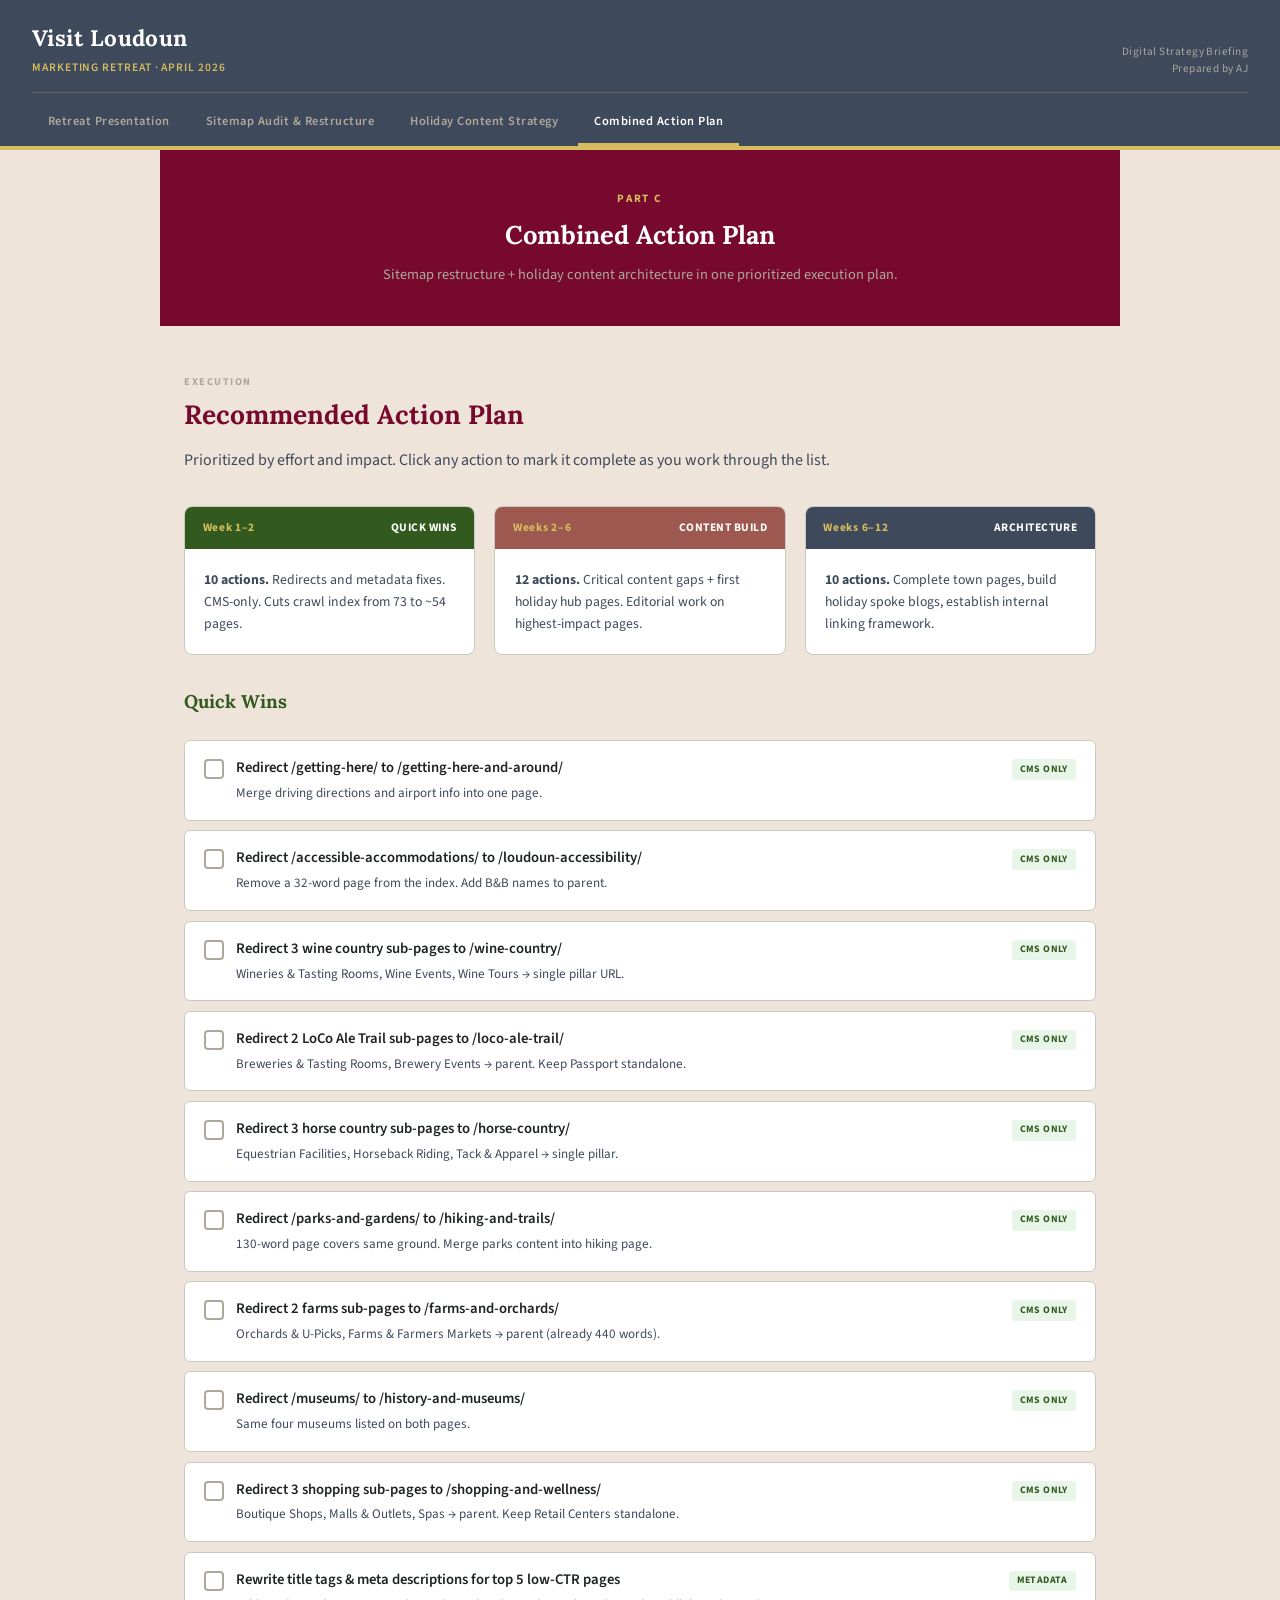
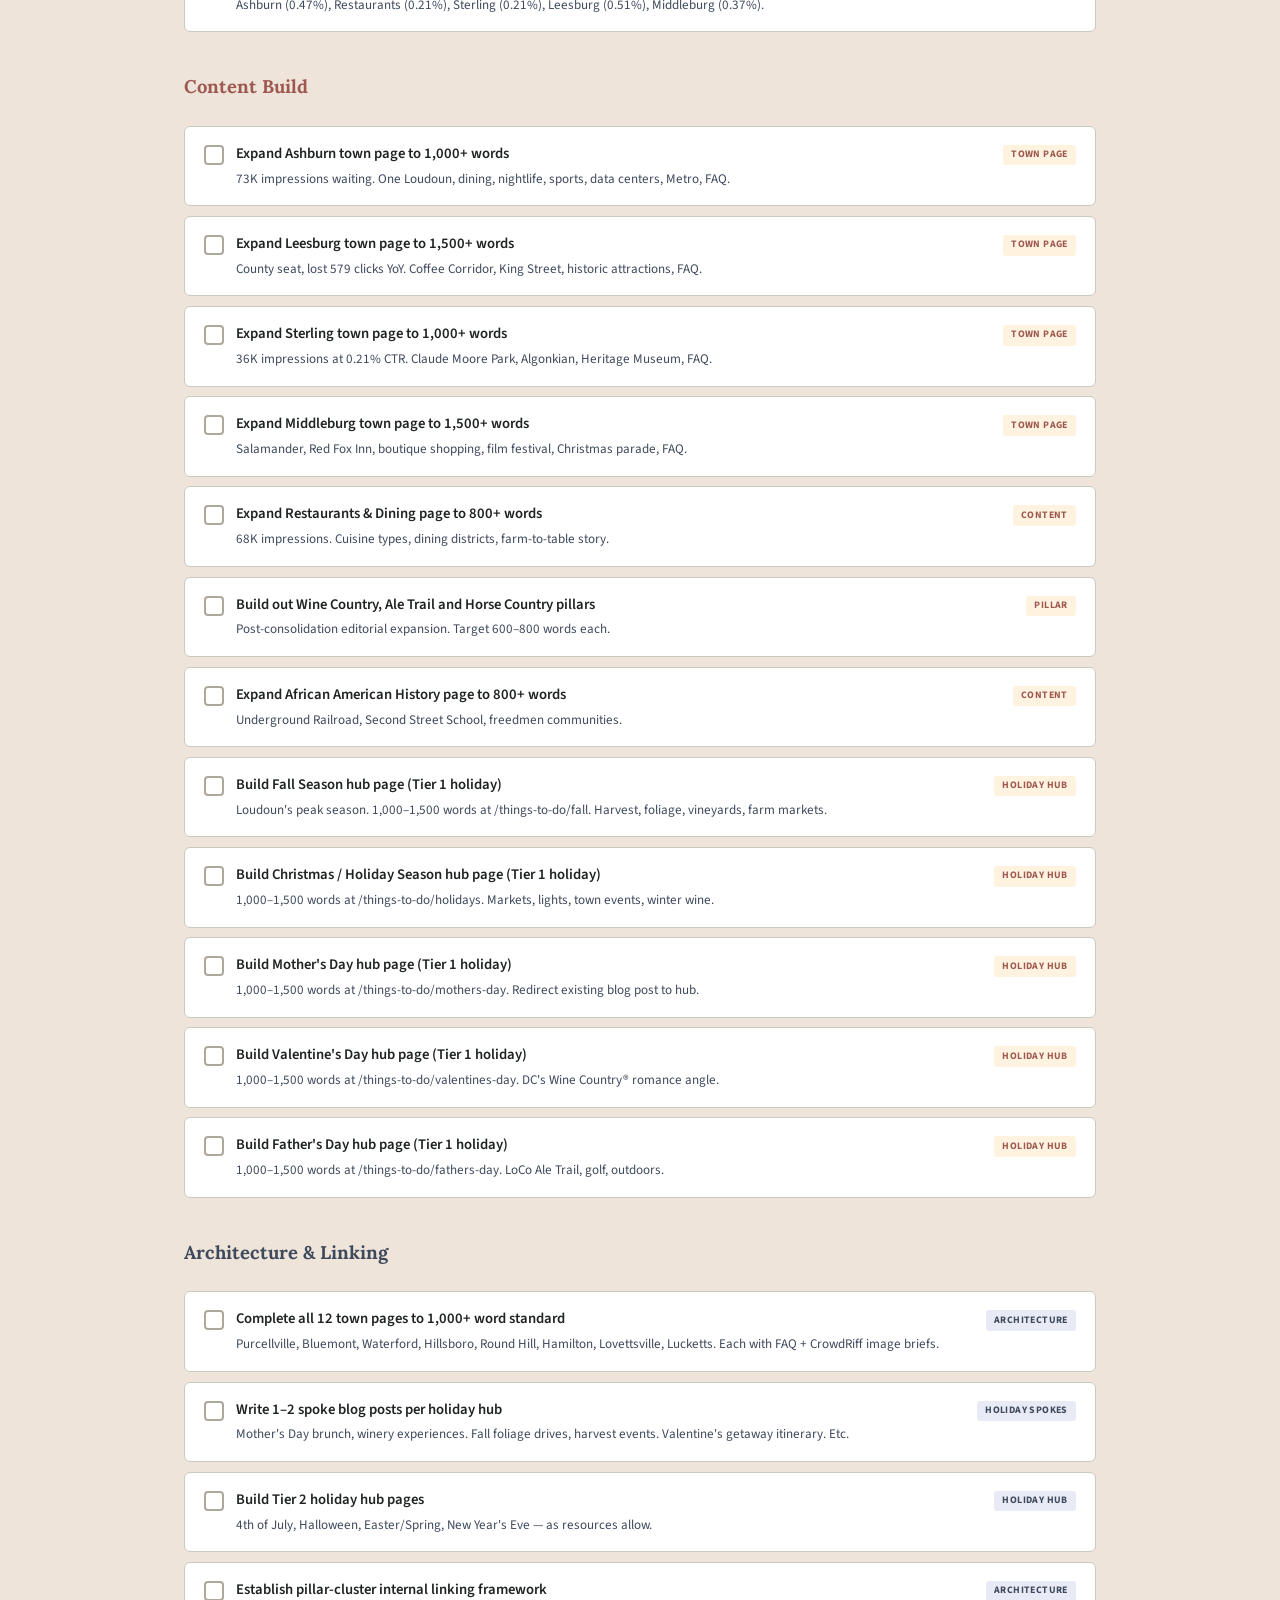
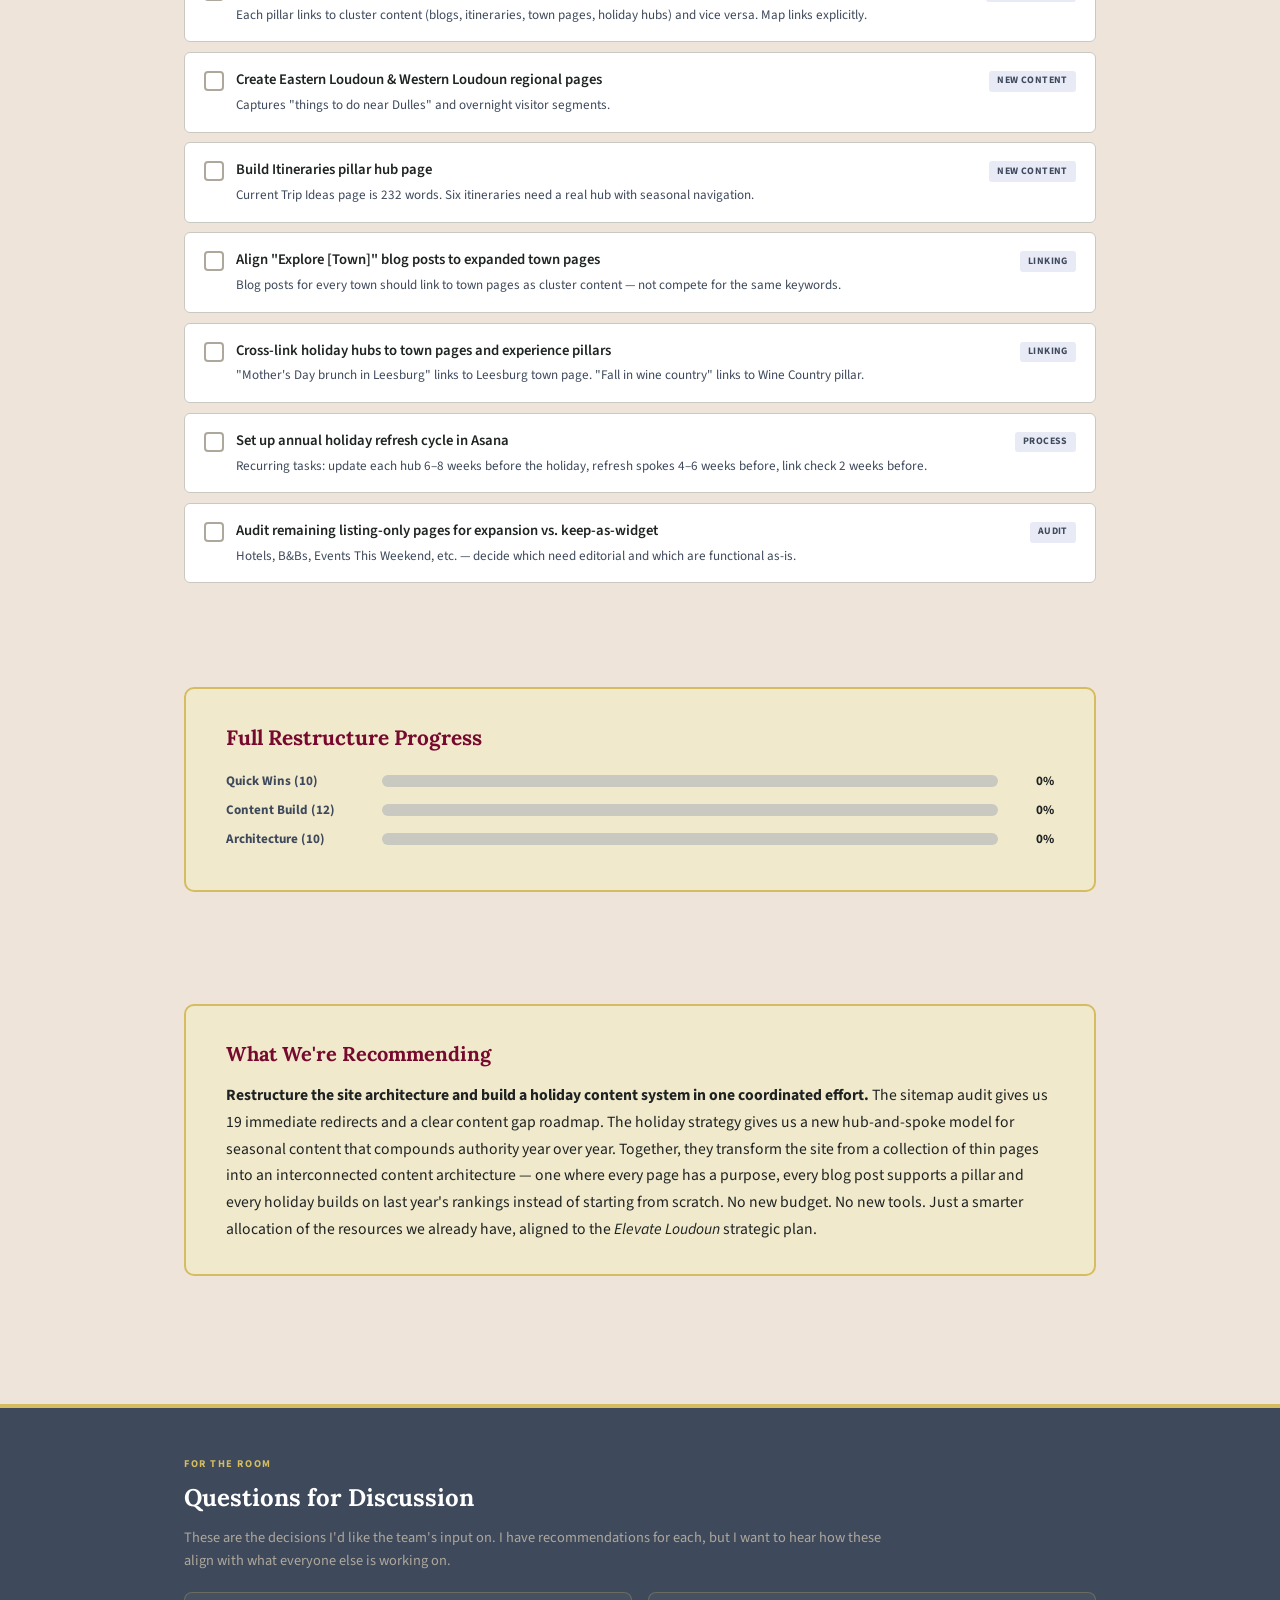
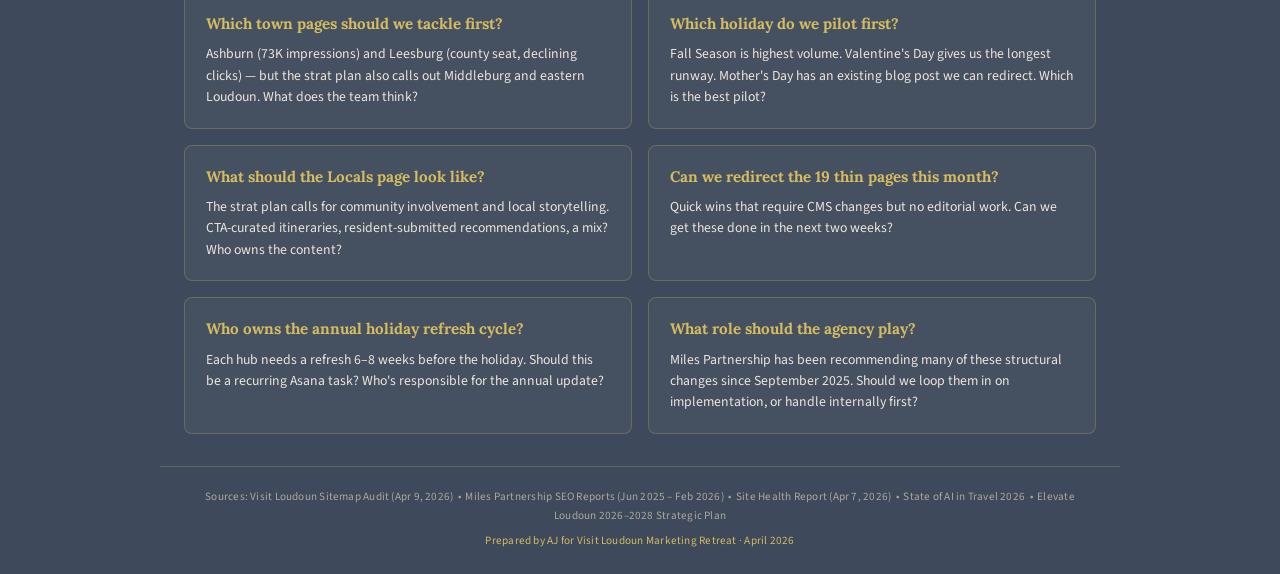
==== action-plan.html @ 0ae8d05f "Add files via upload" ====
<!DOCTYPE html>
<html lang="en">
<head>
<meta charset="UTF-8">
<meta name="viewport" content="width=device-width, initial-scale=1.0">
<title>Combined Action Plan — Visit Loudoun Marketing Retreat 2026</title>
<meta name="description" content="Prioritized execution plan combining Visit Loudoun's sitemap restructure and holiday content architecture — quick wins, content build and architecture phases.">
<link href="https://fonts.googleapis.com/css2?family=Lora:ital,wght@0,400;0,600;0,700;1,400;1,700&family=Source+Sans+3:ital,wght@0,300;0,400;0,600;0,700;1,400&display=swap" rel="stylesheet">
<link rel="stylesheet" href="styles.css">
</head>
<body>

<div class="scroll-progress" id="scrollProgress"></div>

<header class="site-header">
  <div class="header-top">
    <div>
      <h1>Visit Loudoun</h1>
      <div class="subtitle">Marketing Retreat · April 2026</div>
    </div>
    <div class="header-meta">Digital Strategy Briefing<br>Prepared by AJ</div>
  </div>
  <nav class="site-nav" aria-label="Primary">
    <a href="index.html">Retreat Presentation</a>
    <a href="sitemap-audit.html">Sitemap Audit &amp; Restructure</a>
    <a href="holiday-strategy.html">Holiday Content Strategy</a>
    <a href="action-plan.html" class="active">Combined Action Plan</a>
  </nav>
</header>

<main class="container">

  <div class="part-divider">
    <div class="part-label">Part C</div>
    <h2>Combined Action Plan</h2>
    <p>Sitemap restructure + holiday content architecture in one prioritized execution plan.</p>
  </div>

  <section id="actions">
    <div class="section-label">Execution</div>
    <h2 class="section-title">Recommended Action Plan</h2>
    <p class="section-body">Prioritized by effort and impact. Click any action to mark it complete as you work through the list.</p>

    <div class="phase-grid">
      <div class="phase-card">
        <div class="phase-header green"><span class="phase-timeline">Week 1&ndash;2</span><span class="phase-title">Quick Wins</span></div>
        <div class="phase-body"><strong>10 actions.</strong> Redirects and metadata fixes. CMS-only. Cuts crawl index from 73 to ~54 pages.</div>
      </div>
      <div class="phase-card">
        <div class="phase-header amber"><span class="phase-timeline">Weeks 2&ndash;6</span><span class="phase-title">Content Build</span></div>
        <div class="phase-body"><strong>12 actions.</strong> Critical content gaps + first holiday hub pages. Editorial work on highest-impact pages.</div>
      </div>
      <div class="phase-card">
        <div class="phase-header blue"><span class="phase-timeline">Weeks 6&ndash;12</span><span class="phase-title">Architecture</span></div>
        <div class="phase-body"><strong>10 actions.</strong> Complete town pages, build holiday spoke blogs, establish internal linking framework.</div>
      </div>
    </div>

    <h3 style="font-family: var(--font-serif); font-size: 1.15rem; color: var(--ripe-vine); margin: 2rem 0 1rem; font-weight: 700;">Quick Wins</h3>
    <ul class="action-list" id="quick-wins">
      <li>
        <div class="action-check"></div>
        <div class="action-content"><div class="action-text">Redirect /getting-here/ to /getting-here-and-around/</div><div class="action-detail">Merge driving directions and airport info into one page.</div></div>
        <span class="action-badge badge-quick">CMS Only</span>
      </li>
      <li>
        <div class="action-check"></div>
        <div class="action-content"><div class="action-text">Redirect /accessible-accommodations/ to /loudoun-accessibility/</div><div class="action-detail">Remove a 32-word page from the index. Add B&amp;B names to parent.</div></div>
        <span class="action-badge badge-quick">CMS Only</span>
      </li>
      <li>
        <div class="action-check"></div>
        <div class="action-content"><div class="action-text">Redirect 3 wine country sub-pages to /wine-country/</div><div class="action-detail">Wineries &amp; Tasting Rooms, Wine Events, Wine Tours &rarr; single pillar URL.</div></div>
        <span class="action-badge badge-quick">CMS Only</span>
      </li>
      <li>
        <div class="action-check"></div>
        <div class="action-content"><div class="action-text">Redirect 2 LoCo Ale Trail sub-pages to /loco-ale-trail/</div><div class="action-detail">Breweries &amp; Tasting Rooms, Brewery Events &rarr; parent. Keep Passport standalone.</div></div>
        <span class="action-badge badge-quick">CMS Only</span>
      </li>
      <li>
        <div class="action-check"></div>
        <div class="action-content"><div class="action-text">Redirect 3 horse country sub-pages to /horse-country/</div><div class="action-detail">Equestrian Facilities, Horseback Riding, Tack &amp; Apparel &rarr; single pillar.</div></div>
        <span class="action-badge badge-quick">CMS Only</span>
      </li>
      <li>
        <div class="action-check"></div>
        <div class="action-content"><div class="action-text">Redirect /parks-and-gardens/ to /hiking-and-trails/</div><div class="action-detail">130-word page covers same ground. Merge parks content into hiking page.</div></div>
        <span class="action-badge badge-quick">CMS Only</span>
      </li>
      <li>
        <div class="action-check"></div>
        <div class="action-content"><div class="action-text">Redirect 2 farms sub-pages to /farms-and-orchards/</div><div class="action-detail">Orchards &amp; U-Picks, Farms &amp; Farmers Markets &rarr; parent (already 440 words).</div></div>
        <span class="action-badge badge-quick">CMS Only</span>
      </li>
      <li>
        <div class="action-check"></div>
        <div class="action-content"><div class="action-text">Redirect /museums/ to /history-and-museums/</div><div class="action-detail">Same four museums listed on both pages.</div></div>
        <span class="action-badge badge-quick">CMS Only</span>
      </li>
      <li>
        <div class="action-check"></div>
        <div class="action-content"><div class="action-text">Redirect 3 shopping sub-pages to /shopping-and-wellness/</div><div class="action-detail">Boutique Shops, Malls &amp; Outlets, Spas &rarr; parent. Keep Retail Centers standalone.</div></div>
        <span class="action-badge badge-quick">CMS Only</span>
      </li>
      <li>
        <div class="action-check"></div>
        <div class="action-content"><div class="action-text">Rewrite title tags &amp; meta descriptions for top 5 low-CTR pages</div><div class="action-detail">Ashburn (0.47%), Restaurants (0.21%), Sterling (0.21%), Leesburg (0.51%), Middleburg (0.37%).</div></div>
        <span class="action-badge badge-quick">Metadata</span>
      </li>
    </ul>

    <h3 style="font-family: var(--font-serif); font-size: 1.15rem; color: var(--toasty-brick); margin: 2.5rem 0 1rem; font-weight: 700;">Content Build</h3>
    <ul class="action-list" id="medium-effort">
      <li>
        <div class="action-check"></div>
        <div class="action-content"><div class="action-text">Expand Ashburn town page to 1,000+ words</div><div class="action-detail">73K impressions waiting. One Loudoun, dining, nightlife, sports, data centers, Metro, FAQ.</div></div>
        <span class="action-badge badge-medium">Town Page</span>
      </li>
      <li>
        <div class="action-check"></div>
        <div class="action-content"><div class="action-text">Expand Leesburg town page to 1,500+ words</div><div class="action-detail">County seat, lost 579 clicks YoY. Coffee Corridor, King Street, historic attractions, FAQ.</div></div>
        <span class="action-badge badge-medium">Town Page</span>
      </li>
      <li>
        <div class="action-check"></div>
        <div class="action-content"><div class="action-text">Expand Sterling town page to 1,000+ words</div><div class="action-detail">36K impressions at 0.21% CTR. Claude Moore Park, Algonkian, Heritage Museum, FAQ.</div></div>
        <span class="action-badge badge-medium">Town Page</span>
      </li>
      <li>
        <div class="action-check"></div>
        <div class="action-content"><div class="action-text">Expand Middleburg town page to 1,500+ words</div><div class="action-detail">Salamander, Red Fox Inn, boutique shopping, film festival, Christmas parade, FAQ.</div></div>
        <span class="action-badge badge-medium">Town Page</span>
      </li>
      <li>
        <div class="action-check"></div>
        <div class="action-content"><div class="action-text">Expand Restaurants &amp; Dining page to 800+ words</div><div class="action-detail">68K impressions. Cuisine types, dining districts, farm-to-table story.</div></div>
        <span class="action-badge badge-medium">Content</span>
      </li>
      <li>
        <div class="action-check"></div>
        <div class="action-content"><div class="action-text">Build out Wine Country, Ale Trail and Horse Country pillars</div><div class="action-detail">Post-consolidation editorial expansion. Target 600&ndash;800 words each.</div></div>
        <span class="action-badge badge-medium">Pillar</span>
      </li>
      <li>
        <div class="action-check"></div>
        <div class="action-content"><div class="action-text">Expand African American History page to 800+ words</div><div class="action-detail">Underground Railroad, Second Street School, freedmen communities.</div></div>
        <span class="action-badge badge-medium">Content</span>
      </li>
      <li>
        <div class="action-check"></div>
        <div class="action-content"><div class="action-text">Build Fall Season hub page (Tier 1 holiday)</div><div class="action-detail">Loudoun's peak season. 1,000&ndash;1,500 words at /things-to-do/fall. Harvest, foliage, vineyards, farm markets.</div></div>
        <span class="action-badge badge-medium">Holiday Hub</span>
      </li>
      <li>
        <div class="action-check"></div>
        <div class="action-content"><div class="action-text">Build Christmas / Holiday Season hub page (Tier 1 holiday)</div><div class="action-detail">1,000&ndash;1,500 words at /things-to-do/holidays. Markets, lights, town events, winter wine.</div></div>
        <span class="action-badge badge-medium">Holiday Hub</span>
      </li>
      <li>
        <div class="action-check"></div>
        <div class="action-content"><div class="action-text">Build Mother's Day hub page (Tier 1 holiday)</div><div class="action-detail">1,000&ndash;1,500 words at /things-to-do/mothers-day. Redirect existing blog post to hub.</div></div>
        <span class="action-badge badge-medium">Holiday Hub</span>
      </li>
      <li>
        <div class="action-check"></div>
        <div class="action-content"><div class="action-text">Build Valentine's Day hub page (Tier 1 holiday)</div><div class="action-detail">1,000&ndash;1,500 words at /things-to-do/valentines-day. DC's Wine Country&reg; romance angle.</div></div>
        <span class="action-badge badge-medium">Holiday Hub</span>
      </li>
      <li>
        <div class="action-check"></div>
        <div class="action-content"><div class="action-text">Build Father's Day hub page (Tier 1 holiday)</div><div class="action-detail">1,000&ndash;1,500 words at /things-to-do/fathers-day. LoCo Ale Trail, golf, outdoors.</div></div>
        <span class="action-badge badge-medium">Holiday Hub</span>
      </li>
    </ul>

    <h3 style="font-family: var(--font-serif); font-size: 1.15rem; color: var(--earthy-noir); margin: 2.5rem 0 1rem; font-weight: 700;">Architecture &amp; Linking</h3>
    <ul class="action-list" id="strategic">
      <li>
        <div class="action-check"></div>
        <div class="action-content"><div class="action-text">Complete all 12 town pages to 1,000+ word standard</div><div class="action-detail">Purcellville, Bluemont, Waterford, Hillsboro, Round Hill, Hamilton, Lovettsville, Lucketts. Each with FAQ + CrowdRiff image briefs.</div></div>
        <span class="action-badge badge-strategic">Architecture</span>
      </li>
      <li>
        <div class="action-check"></div>
        <div class="action-content"><div class="action-text">Write 1&ndash;2 spoke blog posts per holiday hub</div><div class="action-detail">Mother's Day brunch, winery experiences. Fall foliage drives, harvest events. Valentine's getaway itinerary. Etc.</div></div>
        <span class="action-badge badge-strategic">Holiday Spokes</span>
      </li>
      <li>
        <div class="action-check"></div>
        <div class="action-content"><div class="action-text">Build Tier 2 holiday hub pages</div><div class="action-detail">4th of July, Halloween, Easter/Spring, New Year's Eve &mdash; as resources allow.</div></div>
        <span class="action-badge badge-strategic">Holiday Hub</span>
      </li>
      <li>
        <div class="action-check"></div>
        <div class="action-content"><div class="action-text">Establish pillar-cluster internal linking framework</div><div class="action-detail">Each pillar links to cluster content (blogs, itineraries, town pages, holiday hubs) and vice versa. Map links explicitly.</div></div>
        <span class="action-badge badge-strategic">Architecture</span>
      </li>
      <li>
        <div class="action-check"></div>
        <div class="action-content"><div class="action-text">Create Eastern Loudoun &amp; Western Loudoun regional pages</div><div class="action-detail">Captures "things to do near Dulles" and overnight visitor segments.</div></div>
        <span class="action-badge badge-strategic">New Content</span>
      </li>
      <li>
        <div class="action-check"></div>
        <div class="action-content"><div class="action-text">Build Itineraries pillar hub page</div><div class="action-detail">Current Trip Ideas page is 232 words. Six itineraries need a real hub with seasonal navigation.</div></div>
        <span class="action-badge badge-strategic">New Content</span>
      </li>
      <li>
        <div class="action-check"></div>
        <div class="action-content"><div class="action-text">Align "Explore [Town]" blog posts to expanded town pages</div><div class="action-detail">Blog posts for every town should link to town pages as cluster content &mdash; not compete for the same keywords.</div></div>
        <span class="action-badge badge-strategic">Linking</span>
      </li>
      <li>
        <div class="action-check"></div>
        <div class="action-content"><div class="action-text">Cross-link holiday hubs to town pages and experience pillars</div><div class="action-detail">"Mother's Day brunch in Leesburg" links to Leesburg town page. "Fall in wine country" links to Wine Country pillar.</div></div>
        <span class="action-badge badge-strategic">Linking</span>
      </li>
      <li>
        <div class="action-check"></div>
        <div class="action-content"><div class="action-text">Set up annual holiday refresh cycle in Asana</div><div class="action-detail">Recurring tasks: update each hub 6&ndash;8 weeks before the holiday, refresh spokes 4&ndash;6 weeks before, link check 2 weeks before.</div></div>
        <span class="action-badge badge-strategic">Process</span>
      </li>
      <li>
        <div class="action-check"></div>
        <div class="action-content"><div class="action-text">Audit remaining listing-only pages for expansion vs. keep-as-widget</div><div class="action-detail">Hotels, B&amp;Bs, Events This Weekend, etc. &mdash; decide which need editorial and which are functional as-is.</div></div>
        <span class="action-badge badge-strategic">Audit</span>
      </li>
    </ul>
  </section>

  <div class="progress-summary" id="progress">
    <h3>Full Restructure Progress</h3>
    <div class="progress-bar-wrap">
      <span class="progress-bar-label">Quick Wins (10)</span>
      <div class="progress-bar-track"><div class="progress-bar-fill green" id="bar-quick" style="width: 0%;"></div></div>
      <span class="progress-pct" id="pct-quick">0%</span>
    </div>
    <div class="progress-bar-wrap">
      <span class="progress-bar-label">Content Build (12)</span>
      <div class="progress-bar-track"><div class="progress-bar-fill amber" id="bar-medium" style="width: 0%;"></div></div>
      <span class="progress-pct" id="pct-medium">0%</span>
    </div>
    <div class="progress-bar-wrap">
      <span class="progress-bar-label">Architecture (10)</span>
      <div class="progress-bar-track"><div class="progress-bar-fill blue" id="bar-strategic" style="width: 0%;"></div></div>
      <span class="progress-pct" id="pct-strategic">0%</span>
    </div>
  </div>

  <section id="ask">
    <div class="the-ask">
      <h3>What We're Recommending</h3>
      <p>
        <strong>Restructure the site architecture and build a holiday content system in one coordinated effort.</strong> The sitemap audit gives us 19 immediate redirects and a clear content gap roadmap. The holiday strategy gives us a new hub-and-spoke model for seasonal content that compounds authority year over year. Together, they transform the site from a collection of thin pages into an interconnected content architecture &mdash; one where every page has a purpose, every blog post supports a pillar and every holiday builds on last year's rankings instead of starting from scratch. No new budget. No new tools. Just a smarter allocation of the resources we already have, aligned to the <em>Elevate Loudoun</em> strategic plan.
      </p>
    </div>
  </section>

</main>

<footer class="site-footer">
  <div class="footer-questions">
    <div class="section-label">For the Room</div>
    <h2>Questions for Discussion</h2>
    <p class="lead">These are the decisions I'd like the team's input on. I have recommendations for each, but I want to hear how these align with what everyone else is working on.</p>
    <div class="discussion-grid">
      <div class="discussion-card">
        <h4>Which town pages should we tackle first?</h4>
        <p>Ashburn (73K impressions) and Leesburg (county seat, declining clicks) &mdash; but the strat plan also calls out Middleburg and eastern Loudoun. What does the team think?</p>
      </div>
      <div class="discussion-card">
        <h4>Which holiday do we pilot first?</h4>
        <p>Fall Season is highest volume. Valentine's Day gives us the longest runway. Mother's Day has an existing blog post we can redirect. Which is the best pilot?</p>
      </div>
      <div class="discussion-card">
        <h4>What should the Locals page look like?</h4>
        <p>The strat plan calls for community involvement and local storytelling. CTA-curated itineraries, resident-submitted recommendations, a mix? Who owns the content?</p>
      </div>
      <div class="discussion-card">
        <h4>Can we redirect the 19 thin pages this month?</h4>
        <p>Quick wins that require CMS changes but no editorial work. Can we get these done in the next two weeks?</p>
      </div>
      <div class="discussion-card">
        <h4>Who owns the annual holiday refresh cycle?</h4>
        <p>Each hub needs a refresh 6&ndash;8 weeks before the holiday. Should this be a recurring Asana task? Who's responsible for the annual update?</p>
      </div>
      <div class="discussion-card">
        <h4>What role should the agency play?</h4>
        <p>Miles Partnership has been recommending many of these structural changes since September 2025. Should we loop them in on implementation, or handle internally first?</p>
      </div>
    </div>
  </div>
  <div class="footer-attribution">
    <p>Sources: Visit Loudoun Sitemap Audit (Apr 9, 2026) &nbsp;&bull;&nbsp; Miles Partnership SEO Reports (Jun 2025 &ndash; Feb 2026) &nbsp;&bull;&nbsp; Site Health Report (Apr 7, 2026) &nbsp;&bull;&nbsp; State of AI in Travel 2026 &nbsp;&bull;&nbsp; Elevate Loudoun 2026&ndash;2028 Strategic Plan</p>
    <p class="sig">Prepared by AJ for Visit Loudoun Marketing Retreat &middot; April 2026</p>
  </div>
</footer>

<script src="scripts.js"></script>
</body>
</html>
---- styles.css ----
:root {
  --deep-merlot: #77092E;
  --earthy-noir: #3E495B;
  --bold-sage: #7B8F86;
  --blonde-ale: #D5BC5F;
  --ripe-vine: #325A1E;
  --toasty-brick: #9D5950;
  --morning-sun: #F0E9CC;
  --saddle-stitch: #1E2322;
  --stacked-stone: #AEA89C;
  --data-cloud: #C9C9C1;
  --dogwood-blush: #EEE4DA;
  --white: #FFFFFF;
  --scarlet-coat: #AA2212;
  --font-serif: 'Lora', Georgia, serif;
  --font-sans: 'Source Sans 3', 'Acumin Pro', Arial, sans-serif;
}

* { margin: 0; padding: 0; box-sizing: border-box; }
html { scroll-behavior: smooth; font-size: 16px; }
body {
  font-family: var(--font-sans);
  color: var(--saddle-stitch);
  background: var(--dogwood-blush);
  line-height: 1.6;
  -webkit-font-smoothing: antialiased;
}

/* HEADER + NAV */
.site-header {
  background: var(--earthy-noir);
  border-bottom: 4px solid var(--blonde-ale);
  padding: 1.25rem 2rem 0;
  position: sticky;
  top: 0;
  z-index: 100;
}
.site-header .header-top {
  display: flex;
  justify-content: space-between;
  align-items: flex-end;
  flex-wrap: wrap;
  gap: 1rem;
  padding-bottom: 0.9rem;
}
.site-header h1 {
  font-family: var(--font-serif);
  color: var(--white);
  font-size: 1.4rem;
  font-weight: 700;
  letter-spacing: 0.02em;
}
.site-header .subtitle {
  color: var(--blonde-ale);
  font-size: 0.72rem;
  font-weight: 600;
  letter-spacing: 0.08em;
  text-transform: uppercase;
  margin-top: 0.2rem;
}
.site-header .header-meta {
  color: var(--stacked-stone);
  font-size: 0.7rem;
  letter-spacing: 0.04em;
  line-height: 1.5;
  text-align: right;
}
.site-nav {
  display: flex;
  gap: 0.25rem;
  flex-wrap: wrap;
  border-top: 1px solid rgba(213,188,95,0.25);
  padding-top: 0.5rem;
}
.site-nav a {
  color: var(--stacked-stone);
  text-decoration: none;
  font-size: 0.78rem;
  font-weight: 600;
  letter-spacing: 0.04em;
  padding: 0.7rem 1rem;
  border-bottom: 3px solid transparent;
  transition: all 0.2s;
  white-space: nowrap;
}
.site-nav a:hover { color: var(--blonde-ale); }
.site-nav a.active {
  color: var(--white);
  border-bottom-color: var(--blonde-ale);
}

/* PROGRESS BAR */
.scroll-progress { position: fixed; top: 0; left: 0; height: 3px; background: var(--deep-merlot); z-index: 200; transition: width 0.2s; width: 0%; }

/* LAYOUT */
.container { max-width: 960px; margin: 0 auto; padding: 0 1.5rem; }
section { padding: 3rem 0; }
section + section { border-top: 1px solid var(--data-cloud); }

/* PART DIVIDER */
.part-divider {
  background: var(--deep-merlot);
  padding: 2.5rem 2rem;
  margin: 0 -1.5rem;
  text-align: center;
}
.part-divider .part-label {
  color: var(--blonde-ale);
  font-size: 0.7rem;
  font-weight: 700;
  letter-spacing: 0.15em;
  text-transform: uppercase;
  margin-bottom: 0.4rem;
}
.part-divider h2 {
  font-family: var(--font-serif);
  color: var(--white);
  font-size: 1.6rem;
  font-weight: 700;
}
.part-divider p {
  color: var(--stacked-stone);
  font-size: 0.9rem;
  margin-top: 0.5rem;
  max-width: 620px;
  margin-left: auto;
  margin-right: auto;
  line-height: 1.6;
}

/* TIMING BADGES */
.timing { display: inline-block; background: var(--earthy-noir); color: var(--blonde-ale); font-size: 0.65rem; font-weight: 700; letter-spacing: 0.08em; text-transform: uppercase; padding: 0.25rem 0.65rem; border-radius: 3px; margin-bottom: 0.75rem; }

/* THESIS */
.thesis {
  background: var(--morning-sun);
  border-left: 5px solid var(--blonde-ale);
  padding: 2.2rem 2.5rem;
  margin: 2.5rem 0 0;
  border-radius: 0 8px 8px 0;
}
.thesis p {
  font-family: var(--font-serif);
  font-size: 1.15rem;
  line-height: 1.65;
  color: var(--saddle-stitch);
  font-weight: 600;
}

/* SECTION HEADERS */
.section-label {
  font-family: var(--font-sans);
  font-size: 0.65rem;
  font-weight: 700;
  letter-spacing: 0.15em;
  text-transform: uppercase;
  color: var(--stacked-stone);
  margin-bottom: 0.4rem;
}
.section-title {
  font-family: var(--font-serif);
  font-size: 1.65rem;
  font-weight: 700;
  color: var(--deep-merlot);
  line-height: 1.25;
  margin-bottom: 1rem;
}
.section-body {
  font-size: 1rem;
  line-height: 1.72;
  color: var(--earthy-noir);
  max-width: 780px;
}
.section-body strong { color: var(--saddle-stitch); font-weight: 700; }

/* STAT GRID */
.stat-grid {
  display: grid;
  grid-template-columns: repeat(4, 1fr);
  gap: 1rem;
  margin: 2rem 0;
}
.stat-card {
  background: var(--white);
  border: 1px solid var(--data-cloud);
  border-top: 4px solid var(--deep-merlot);
  border-radius: 6px;
  padding: 1.4rem 1.2rem;
  transition: transform 0.2s, box-shadow 0.2s;
}
.stat-card:hover {
  transform: translateY(-3px);
  box-shadow: 0 8px 24px rgba(30,35,34,0.1);
}
.stat-card.sage { border-top-color: var(--bold-sage); }
.stat-card.vine { border-top-color: var(--ripe-vine); }
.stat-card.brick { border-top-color: var(--toasty-brick); }
.stat-number {
  font-family: var(--font-serif);
  font-size: 1.7rem;
  font-weight: 700;
  color: var(--deep-merlot);
  line-height: 1.15;
  margin-bottom: 0.5rem;
}
.stat-card.sage .stat-number { color: var(--bold-sage); }
.stat-card.vine .stat-number { color: var(--ripe-vine); }
.stat-card.brick .stat-number { color: var(--toasty-brick); }
.stat-label {
  font-size: 0.8rem;
  color: var(--earthy-noir);
  line-height: 1.45;
}

/* DATA TABLE */
.data-table-wrap {
  margin: 2rem 0;
  border-radius: 8px;
  overflow: hidden;
  border: 1px solid var(--data-cloud);
}
.data-table, .audit-table, .inventory-table {
  width: 100%;
  border-collapse: collapse;
  font-size: 0.88rem;
}
.data-table thead, .audit-table thead, .inventory-table thead {
  background: var(--earthy-noir);
  color: var(--white);
}
.data-table th, .audit-table th, .inventory-table th {
  padding: 0.85rem 1rem;
  text-align: left;
  font-weight: 700;
  font-size: 0.72rem;
  letter-spacing: 0.06em;
  text-transform: uppercase;
}
.data-table td, .audit-table td, .inventory-table td {
  padding: 0.75rem 1rem;
  border-bottom: 1px solid var(--dogwood-blush);
  vertical-align: top;
}
.data-table tbody tr:nth-child(odd),
.audit-table tbody tr:nth-child(odd),
.inventory-table tbody tr:nth-child(odd) { background: var(--white); }
.data-table tbody tr:nth-child(even),
.audit-table tbody tr:nth-child(even),
.inventory-table tbody tr:nth-child(even) { background: var(--dogwood-blush); }
.audit-table { margin: 1.5rem 0; border-radius: 8px; overflow: hidden; border: 1px solid var(--data-cloud); }
.audit-table .priority-critical { color: var(--deep-merlot); font-weight: 700; }
.audit-table .priority-important { color: var(--toasty-brick); font-weight: 700; }
.audit-table .growth { color: var(--ripe-vine); font-weight: 700; }
.audit-table .decline { color: var(--toasty-brick); font-weight: 700; }
.data-table .word-count { font-weight: 700; color: var(--toasty-brick); }
.data-table .impressions { font-weight: 700; color: var(--deep-merlot); }
.data-table .ctr-low { font-weight: 700; color: var(--scarlet-coat); }
.data-table .action-redirect { color: var(--toasty-brick); font-weight: 600; font-size: 0.78rem; }
.data-table .action-expand { color: var(--ripe-vine); font-weight: 600; font-size: 0.78rem; }
.data-table .action-keep { color: var(--bold-sage); font-weight: 600; font-size: 0.78rem; }
.inventory-table tfoot {
  background: var(--morning-sun);
  font-weight: 700;
}
.inventory-table tfoot td { border-top: 2px solid var(--blonde-ale); }

.insight-callout, .insight {
  font-family: var(--font-serif);
  font-style: italic;
  font-weight: 600;
  color: var(--deep-merlot);
  font-size: 1.05rem;
  line-height: 1.55;
  margin: 1.5rem 0;
  padding-left: 1rem;
  border-left: 3px solid var(--blonde-ale);
}

/* CONSOLIDATION CARDS */
.consol-grid {
  display: grid;
  grid-template-columns: 1fr 1fr;
  gap: 1.2rem;
  margin: 2rem 0;
}
.consol-card {
  background: var(--white);
  border: 1px solid var(--data-cloud);
  border-radius: 8px;
  overflow: hidden;
  transition: transform 0.2s, box-shadow 0.2s;
}
.consol-card:hover {
  transform: translateY(-2px);
  box-shadow: 0 6px 20px rgba(30,35,34,0.08);
}
.consol-header {
  background: var(--earthy-noir);
  padding: 0.75rem 1.1rem;
  display: flex;
  justify-content: space-between;
  align-items: center;
}
.consol-title { color: var(--white); font-weight: 700; font-size: 0.78rem; letter-spacing: 0.04em; }
.consol-count { color: var(--blonde-ale); font-weight: 700; font-size: 0.7rem; letter-spacing: 0.06em; }
.consol-body {
  padding: 1.2rem;
  font-size: 0.86rem;
  line-height: 1.6;
  color: var(--earthy-noir);
}
.consol-body strong { color: var(--saddle-stitch); }
.consol-pages { list-style: none; margin: 0.5rem 0; padding: 0; }
.consol-pages li {
  padding: 0.25rem 0;
  font-size: 0.82rem;
  display: flex;
  align-items: center;
  gap: 0.4rem;
}
.consol-pages .redirect {
  background: var(--toasty-brick); color: var(--white);
  padding: 0.1rem 0.4rem; border-radius: 3px;
  font-size: 0.62rem; font-weight: 700;
  letter-spacing: 0.04em; text-transform: uppercase; flex-shrink: 0;
}
.consol-pages .keep {
  background: var(--ripe-vine); color: var(--white);
  padding: 0.1rem 0.4rem; border-radius: 3px;
  font-size: 0.62rem; font-weight: 700;
  letter-spacing: 0.04em; text-transform: uppercase; flex-shrink: 0;
}

/* COMPETITOR CARDS */
.competitor-grid {
  display: grid;
  grid-template-columns: 1fr 1fr;
  gap: 1.2rem;
  margin: 2rem 0;
}
.competitor-card {
  background: var(--white);
  border: 1px solid var(--data-cloud);
  border-radius: 8px;
  overflow: hidden;
  transition: transform 0.2s, box-shadow 0.2s;
}
.competitor-card:hover {
  transform: translateY(-2px);
  box-shadow: 0 6px 20px rgba(30,35,34,0.08);
}
.competitor-card .card-header {
  background: var(--deep-merlot);
  padding: 0.75rem 1.2rem;
  display: flex;
  justify-content: space-between;
  align-items: center;
}
.competitor-card .card-header h4 {
  color: var(--white);
  font-size: 0.75rem;
  font-weight: 700;
  letter-spacing: 0.06em;
  text-transform: uppercase;
}
.competitor-card .card-header span { color: var(--blonde-ale); font-size: 0.65rem; }
.competitor-card .card-body { padding: 1.2rem; }
.competitor-card .card-body p { font-size: 0.88rem; line-height: 1.6; color: var(--earthy-noir); margin-bottom: 0.6rem; }
.competitor-card .card-body .why { font-weight: 700; color: var(--deep-merlot); font-size: 0.82rem; margin-top: 0.8rem; }
.competitor-card .card-body a { color: var(--deep-merlot); text-decoration: underline; font-size: 0.82rem; }

/* PHASE CARDS */
.phase-grid {
  display: grid;
  grid-template-columns: repeat(3, 1fr);
  gap: 1.2rem;
  margin: 2rem 0;
}
.phase-card {
  background: var(--white);
  border: 1px solid var(--data-cloud);
  border-radius: 8px;
  overflow: hidden;
  transition: transform 0.2s, box-shadow 0.2s;
}
.phase-card:hover {
  transform: translateY(-2px);
  box-shadow: 0 6px 20px rgba(30,35,34,0.08);
}
.phase-header {
  padding: 0.75rem 1.1rem;
  display: flex;
  justify-content: space-between;
  align-items: center;
  background: var(--earthy-noir);
}
.phase-header.green { background: var(--ripe-vine); }
.phase-header.amber { background: var(--toasty-brick); }
.phase-header.blue { background: var(--earthy-noir); }
.phase-timeline { color: var(--blonde-ale); font-weight: 700; font-size: 0.72rem; letter-spacing: 0.06em; }
.phase-title { color: var(--white); font-weight: 700; font-size: 0.72rem; letter-spacing: 0.04em; text-transform: uppercase; }
.phase-body {
  padding: 1.2rem;
  font-size: 0.86rem;
  line-height: 1.6;
  color: var(--earthy-noir);
}
.phase-body ul { margin: 0.5rem 0 0 1rem; }
.phase-body li { margin-bottom: 0.3rem; }

/* GAP BARS */
.gap-item {
  background: var(--white);
  border: 1px solid var(--data-cloud);
  border-radius: 6px;
  padding: 1rem 1.2rem;
  margin-bottom: 0.6rem;
}
.gap-top {
  display: flex;
  justify-content: space-between;
  align-items: center;
  margin-bottom: 0.5rem;
  flex-wrap: wrap;
  gap: 0.5rem;
}
.gap-page { font-weight: 700; font-size: 0.92rem; color: var(--saddle-stitch); }
.gap-stats { font-size: 0.78rem; color: var(--earthy-noir); display: flex; gap: 1rem; flex-wrap: wrap; }
.gap-stats span { white-space: nowrap; }
.gap-stats strong { color: var(--deep-merlot); }
.gap-bar-track {
  background: var(--dogwood-blush);
  border-radius: 4px;
  height: 8px;
  overflow: hidden;
  margin-bottom: 0.4rem;
}
.gap-bar-fill { height: 100%; border-radius: 4px; transition: width 0.8s ease-out; }
.gap-bar-fill.critical { background: var(--scarlet-coat); }
.gap-bar-fill.important { background: var(--toasty-brick); }
.gap-brief { font-size: 0.82rem; color: var(--earthy-noir); line-height: 1.5; }

/* ACTION CHECKLIST */
.action-list { margin: 1.5rem 0; list-style: none; padding: 0; }
.action-list li {
  background: var(--white);
  border: 1px solid var(--data-cloud);
  border-radius: 6px;
  padding: 1rem 1.2rem;
  margin-bottom: 0.6rem;
  display: flex;
  gap: 0.75rem;
  align-items: flex-start;
  transition: transform 0.15s, box-shadow 0.15s;
  cursor: pointer;
}
.action-list li:hover {
  transform: translateX(3px);
  box-shadow: 0 4px 12px rgba(30,35,34,0.06);
}
.action-list li.done { opacity: 0.5; background: var(--dogwood-blush); }
.action-list li.done .action-text { text-decoration: line-through; }
.action-check {
  width: 20px; height: 20px;
  border: 2px solid var(--stacked-stone);
  border-radius: 4px;
  flex-shrink: 0; margin-top: 2px;
  display: flex; align-items: center; justify-content: center;
  transition: all 0.2s;
}
li.done .action-check { background: var(--ripe-vine); border-color: var(--ripe-vine); }
li.done .action-check::after {
  content: ''; width: 6px; height: 10px;
  border: solid var(--white); border-width: 0 2px 2px 0;
  transform: rotate(45deg); margin-top: -2px;
}
.action-content { flex: 1; }
.action-text { font-size: 0.92rem; line-height: 1.5; color: var(--saddle-stitch); font-weight: 600; }
.action-detail { font-size: 0.82rem; color: var(--earthy-noir); margin-top: 0.3rem; line-height: 1.5; }
.action-badge {
  padding: 0.15rem 0.5rem;
  border-radius: 3px;
  font-size: 0.62rem;
  font-weight: 700;
  letter-spacing: 0.04em;
  text-transform: uppercase;
  flex-shrink: 0;
  margin-top: 2px;
}
.badge-quick { background: #E8F5E9; color: var(--ripe-vine); }
.badge-medium { background: #FFF3E0; color: var(--toasty-brick); }
.badge-strategic { background: #E8EAF6; color: var(--earthy-noir); }

/* PROGRESS TRACKER */
.progress-summary {
  background: var(--morning-sun);
  border: 2px solid var(--blonde-ale);
  border-radius: 10px;
  padding: 2rem 2.5rem;
  margin: 2rem 0;
}
.progress-summary h3 {
  font-family: var(--font-serif);
  font-size: 1.3rem;
  color: var(--deep-merlot);
  margin-bottom: 1rem;
  font-weight: 700;
}
.progress-bar-wrap {
  display: flex;
  align-items: center;
  gap: 1rem;
  margin-bottom: 0.5rem;
}
.progress-bar-label {
  font-size: 0.82rem;
  font-weight: 700;
  color: var(--earthy-noir);
  width: 140px;
  flex-shrink: 0;
}
.progress-bar-track {
  flex: 1;
  background: var(--data-cloud);
  border-radius: 6px;
  height: 12px;
  overflow: hidden;
}
.progress-bar-fill { height: 100%; border-radius: 6px; transition: width 1s ease-out; }
.progress-bar-fill.green { background: var(--ripe-vine); }
.progress-bar-fill.amber { background: var(--toasty-brick); }
.progress-bar-fill.blue { background: var(--earthy-noir); }
.progress-pct { font-size: 0.82rem; font-weight: 700; color: var(--saddle-stitch); width: 40px; text-align: right; }

/* HUB-SPOKE */
.hub-spoke { display: flex; flex-direction: column; align-items: center; gap: 0.75rem; margin: 2rem 0; }
.hub-node { background: var(--deep-merlot); color: var(--white); font-family: var(--font-serif); font-weight: 700; font-size: 1rem; padding: 1.2rem 2rem; border-radius: 10px; text-align: center; max-width: 500px; width: 100%; }
.hub-node small { display: block; font-family: var(--font-sans); font-weight: 400; font-size: 0.72rem; color: var(--blonde-ale); margin-top: 0.3rem; letter-spacing: 0.04em; }
.spoke-connector { width: 2px; height: 20px; background: var(--blonde-ale); }
.spoke-grid { display: grid; grid-template-columns: repeat(4,1fr); gap: 0.75rem; width: 100%; }
.spoke-node { background: var(--white); border: 1px solid var(--data-cloud); border-top: 3px solid var(--blonde-ale); border-radius: 6px; padding: 0.8rem 0.6rem; text-align: center; font-size: 0.78rem; line-height: 1.4; color: var(--earthy-noir); transition: transform 0.2s; }
.spoke-node:hover { transform: translateY(-2px); box-shadow: 0 4px 12px rgba(30,35,34,0.08); }
.spoke-node strong { display: block; font-size: 0.72rem; color: var(--deep-merlot); margin-bottom: 0.2rem; }
.spoke-node .url { font-family: monospace; font-size: 0.62rem; color: var(--stacked-stone); display: block; margin-top: 0.3rem; }

/* TIERS + URL */
.tier-1 { color: var(--deep-merlot); font-weight: 700; }
.tier-2 { color: var(--toasty-brick); font-weight: 700; }
.tier-3 { color: var(--bold-sage); font-weight: 700; }
.page-url { font-family: monospace; font-size: 0.75rem; color: var(--earthy-noir); background: var(--dogwood-blush); padding: 0.15rem 0.4rem; border-radius: 3px; }

/* STRAT */
.imperative-tag { display: inline-block; background: var(--earthy-noir); color: var(--blonde-ale); font-size: 0.6rem; font-weight: 700; letter-spacing: 0.06em; text-transform: uppercase; padding: 0.2rem 0.5rem; border-radius: 3px; margin-bottom: 0.3rem; }
.strat-connection { background: var(--morning-sun); border-left: 3px solid var(--blonde-ale); padding: 0.8rem 1rem; margin: 0.8rem 0; border-radius: 0 6px 6px 0; font-size: 0.86rem; line-height: 1.55; }

/* PRINCIPLE */
.principle { background: var(--deep-merlot); color: var(--white); padding: 1.5rem 2rem; border-radius: 8px; margin: 1.5rem 0; text-align: center; }
.principle p { font-family: var(--font-serif); font-size: 1.15rem; font-weight: 700; line-height: 1.5; }

/* DISCUSSION GRID */
.discussion-grid {
  display: grid;
  grid-template-columns: 1fr 1fr;
  gap: 1rem;
  margin: 1.5rem 0;
}
.discussion-card {
  background: var(--white);
  border: 1px solid var(--data-cloud);
  border-radius: 8px;
  padding: 1.2rem 1.3rem;
  transition: transform 0.15s;
}
.discussion-card:hover { transform: translateY(-1px); box-shadow: 0 4px 12px rgba(30,35,34,0.06); }
.discussion-card h4 {
  font-family: var(--font-serif);
  font-weight: 700;
  color: var(--deep-merlot);
  font-size: 0.95rem;
  margin-bottom: 0.5rem;
}
.discussion-card p { font-size: 0.86rem; color: var(--earthy-noir); line-height: 1.55; }

/* THE ASK */
.the-ask {
  background: var(--morning-sun);
  border: 2px solid var(--blonde-ale);
  border-radius: 10px;
  padding: 2rem 2.5rem;
  margin: 2rem 0;
}
.the-ask h3 {
  font-family: var(--font-serif);
  font-size: 1.25rem;
  color: var(--deep-merlot);
  margin-bottom: 0.8rem;
}
.the-ask p { font-size: 0.98rem; line-height: 1.7; color: var(--saddle-stitch); }

/* PERSISTENT FOOTER W/ DISCUSSION */
.site-footer {
  background: var(--earthy-noir);
  border-top: 4px solid var(--blonde-ale);
  padding: 3rem 0 1.5rem;
  margin-top: 3rem;
}
.footer-questions {
  max-width: 960px;
  margin: 0 auto 2rem;
  padding: 0 1.5rem;
  color: var(--white);
}
.footer-questions .section-label { color: var(--blonde-ale); }
.footer-questions h2 {
  font-family: var(--font-serif);
  color: var(--white);
  font-size: 1.5rem;
  font-weight: 700;
  margin-bottom: 0.5rem;
}
.footer-questions .lead {
  color: var(--stacked-stone);
  font-size: 0.9rem;
  margin-bottom: 1.25rem;
  max-width: 720px;
}
.footer-questions .discussion-grid { margin-top: 1rem; }
.footer-questions .discussion-card {
  background: rgba(255,255,255,0.04);
  border: 1px solid rgba(213,188,95,0.25);
}
.footer-questions .discussion-card h4 { color: var(--blonde-ale); }
.footer-questions .discussion-card p { color: var(--dogwood-blush); }
.footer-attribution {
  text-align: center;
  padding: 1.25rem 1.5rem 0;
  border-top: 1px solid rgba(213,188,95,0.25);
  max-width: 960px;
  margin: 0 auto;
}
.footer-attribution p {
  color: var(--stacked-stone);
  font-size: 0.7rem;
  line-height: 1.7;
  letter-spacing: 0.02em;
}
.footer-attribution .sig { margin-top: 0.4rem; color: var(--blonde-ale); }

/* RESPONSIVE */
@media (max-width: 768px) {
  .stat-grid { grid-template-columns: repeat(2, 1fr); }
  .phase-grid, .consol-grid, .competitor-grid, .discussion-grid { grid-template-columns: 1fr; }
  .spoke-grid { grid-template-columns: repeat(2, 1fr); }
  .thesis { padding: 1.5rem; }
  .thesis p { font-size: 1.05rem; }
  .section-title { font-size: 1.3rem; }
  .site-header { padding: 1rem 1rem 0; }
  .site-header .header-top { flex-direction: column; align-items: flex-start; }
  .site-header .header-meta { text-align: left; }
  .site-nav { overflow-x: auto; flex-wrap: nowrap; padding-bottom: 0.25rem; }
  .progress-summary { padding: 1.5rem; }
  .progress-bar-wrap { flex-wrap: wrap; }
  .progress-bar-label { width: 100%; }
  .part-divider { margin: 0 -1.5rem; }
}

@media print {
  .site-header { position: static; }
  .scroll-progress { display: none; }
  section { padding: 1.5rem 0; break-inside: avoid; }
  body { background: white; }
  .action-list li, .consol-card, .gap-item { break-inside: avoid; }
}

@keyframes fadeUp {
  from { opacity: 0; transform: translateY(16px); }
  to { opacity: 1; transform: translateY(0); }
}
.animate-in { animation: fadeUp 0.5s ease-out both; }
.delay-1 { animation-delay: 0.1s; }
.delay-2 { animation-delay: 0.2s; }
.delay-3 { animation-delay: 0.3s; }
.delay-4 { animation-delay: 0.4s; }
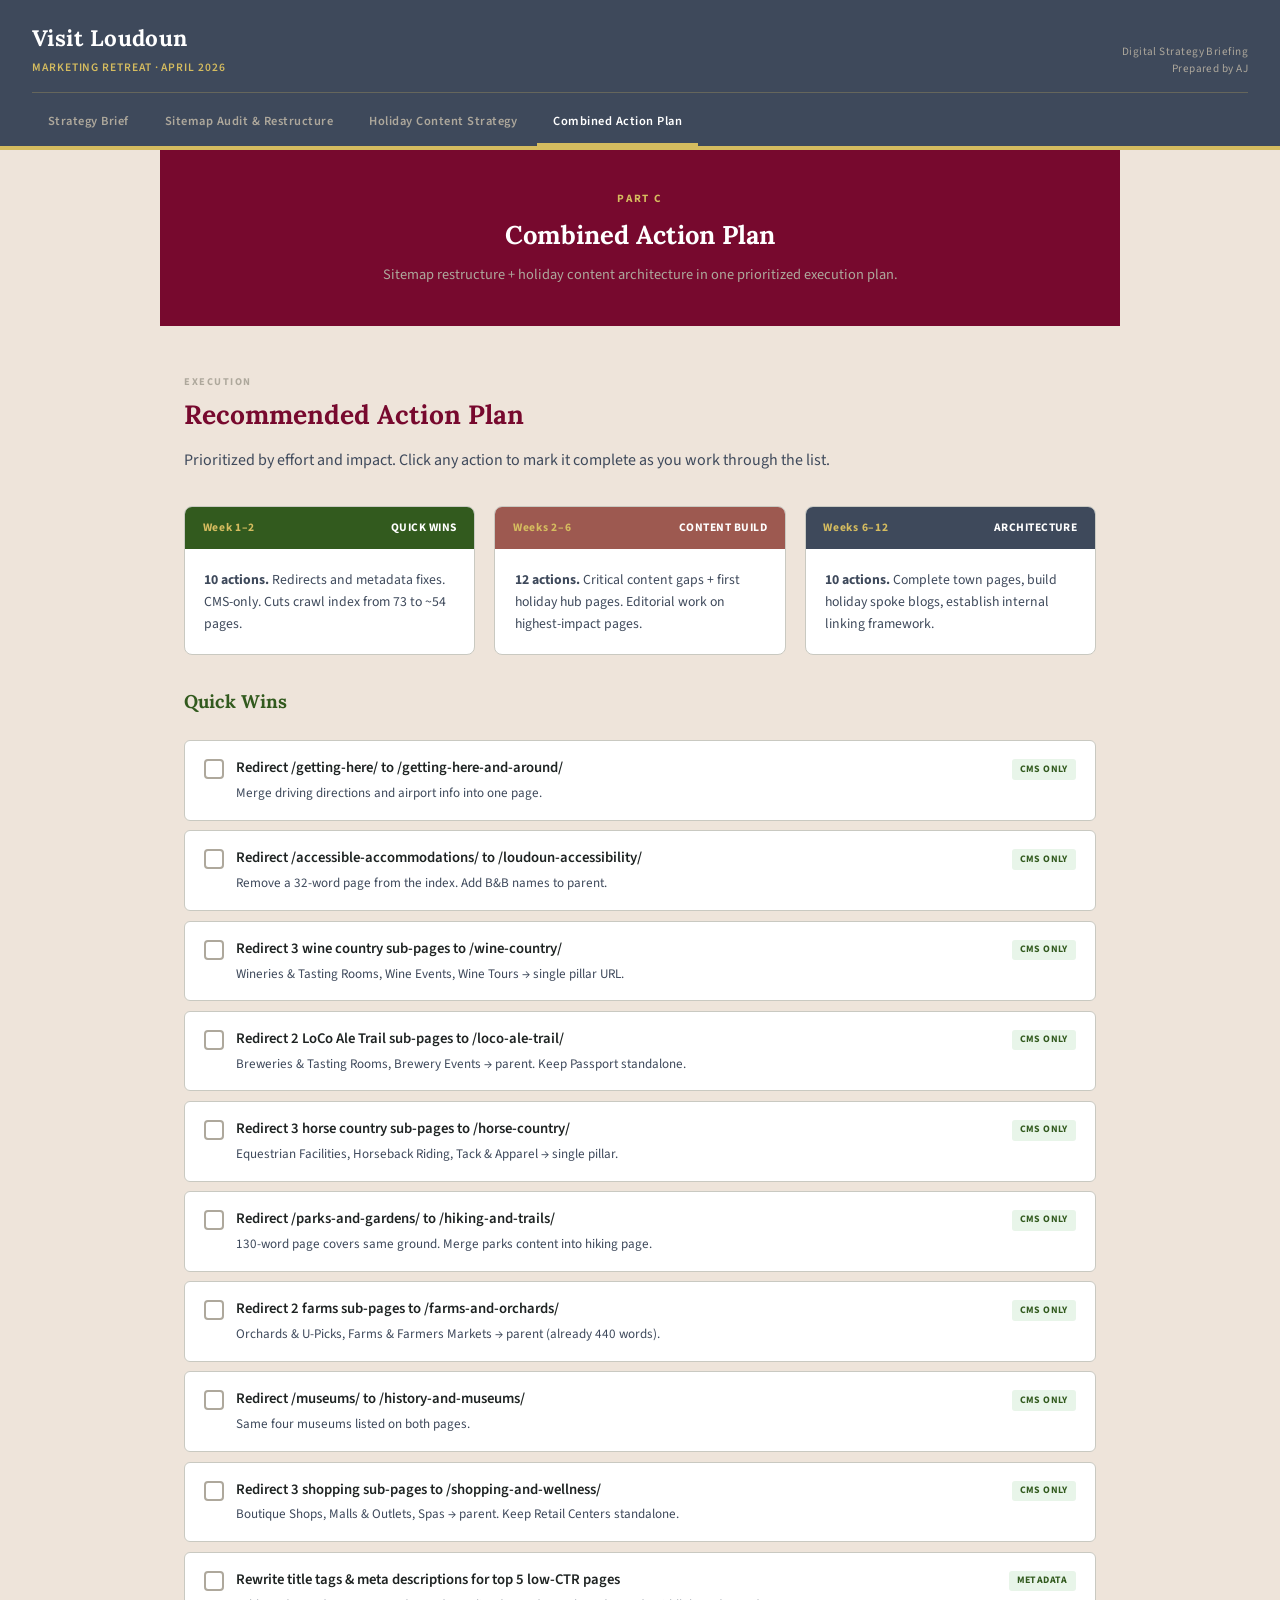
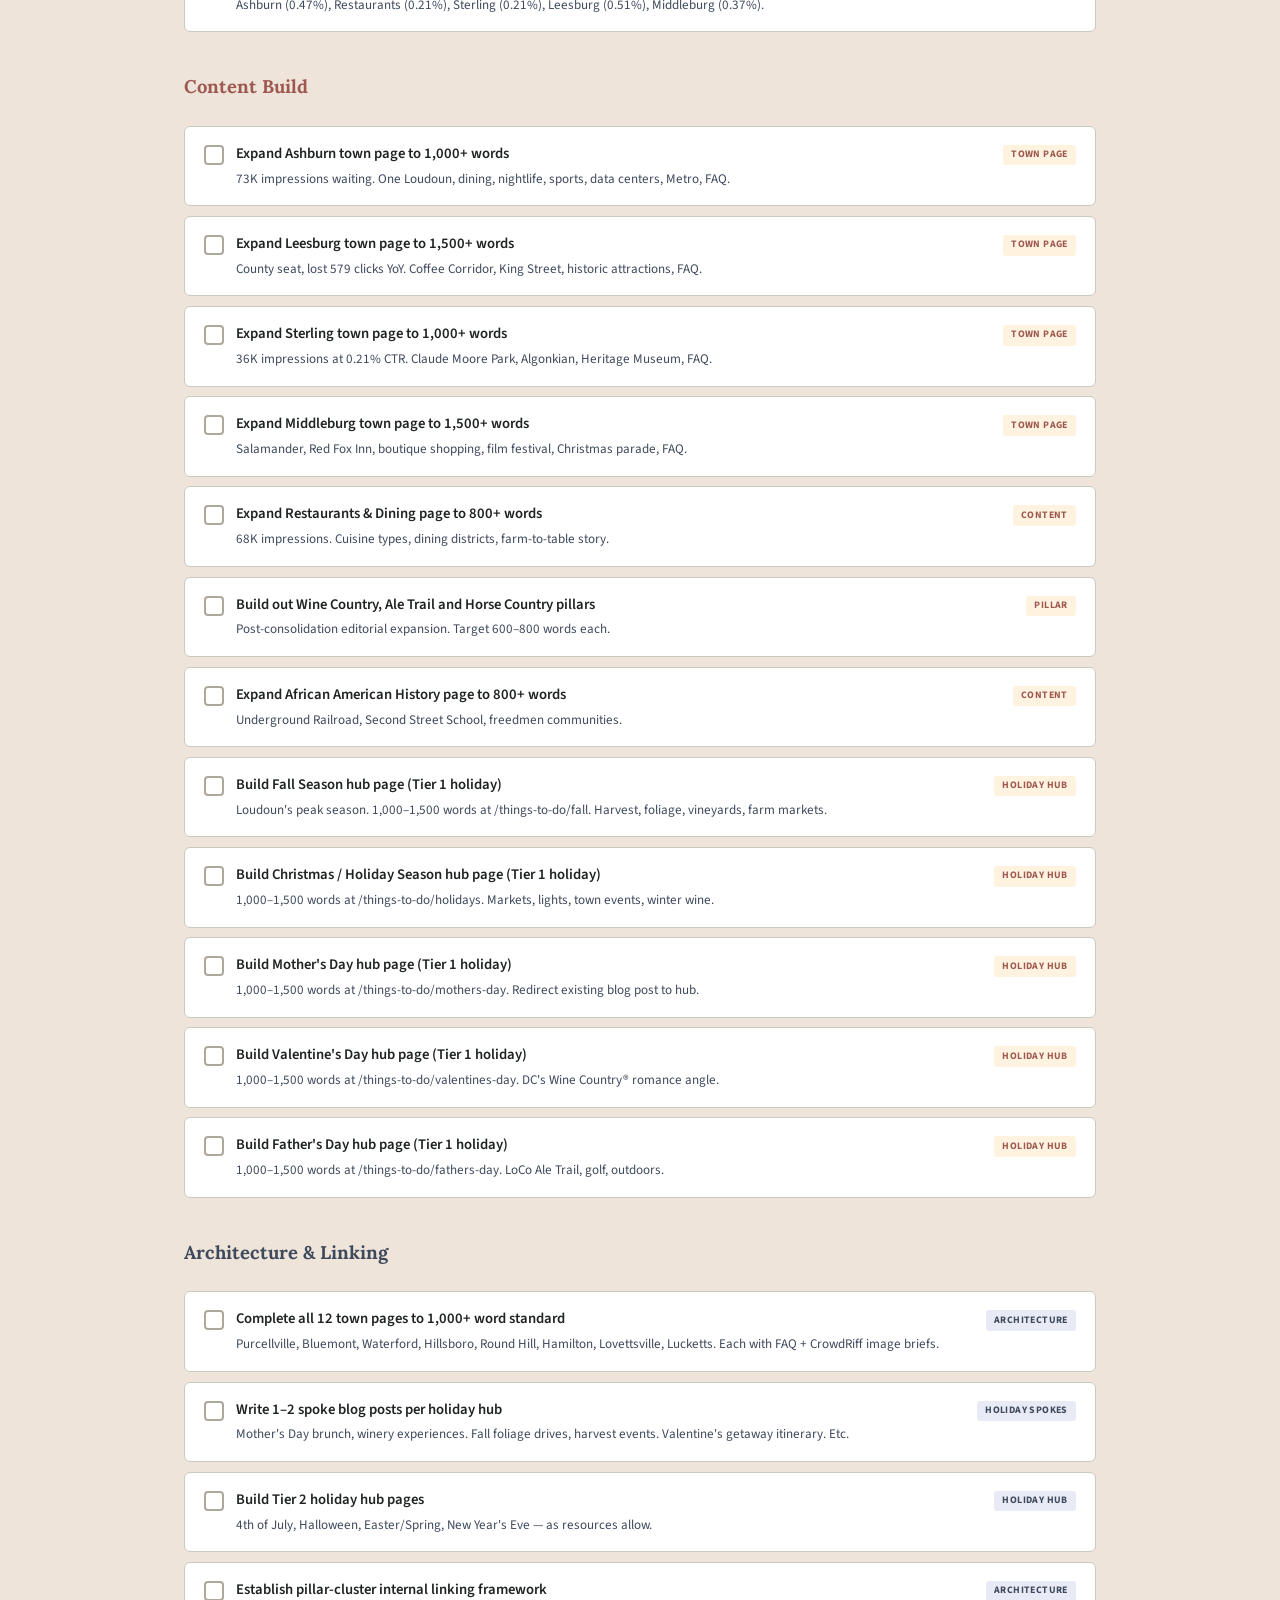
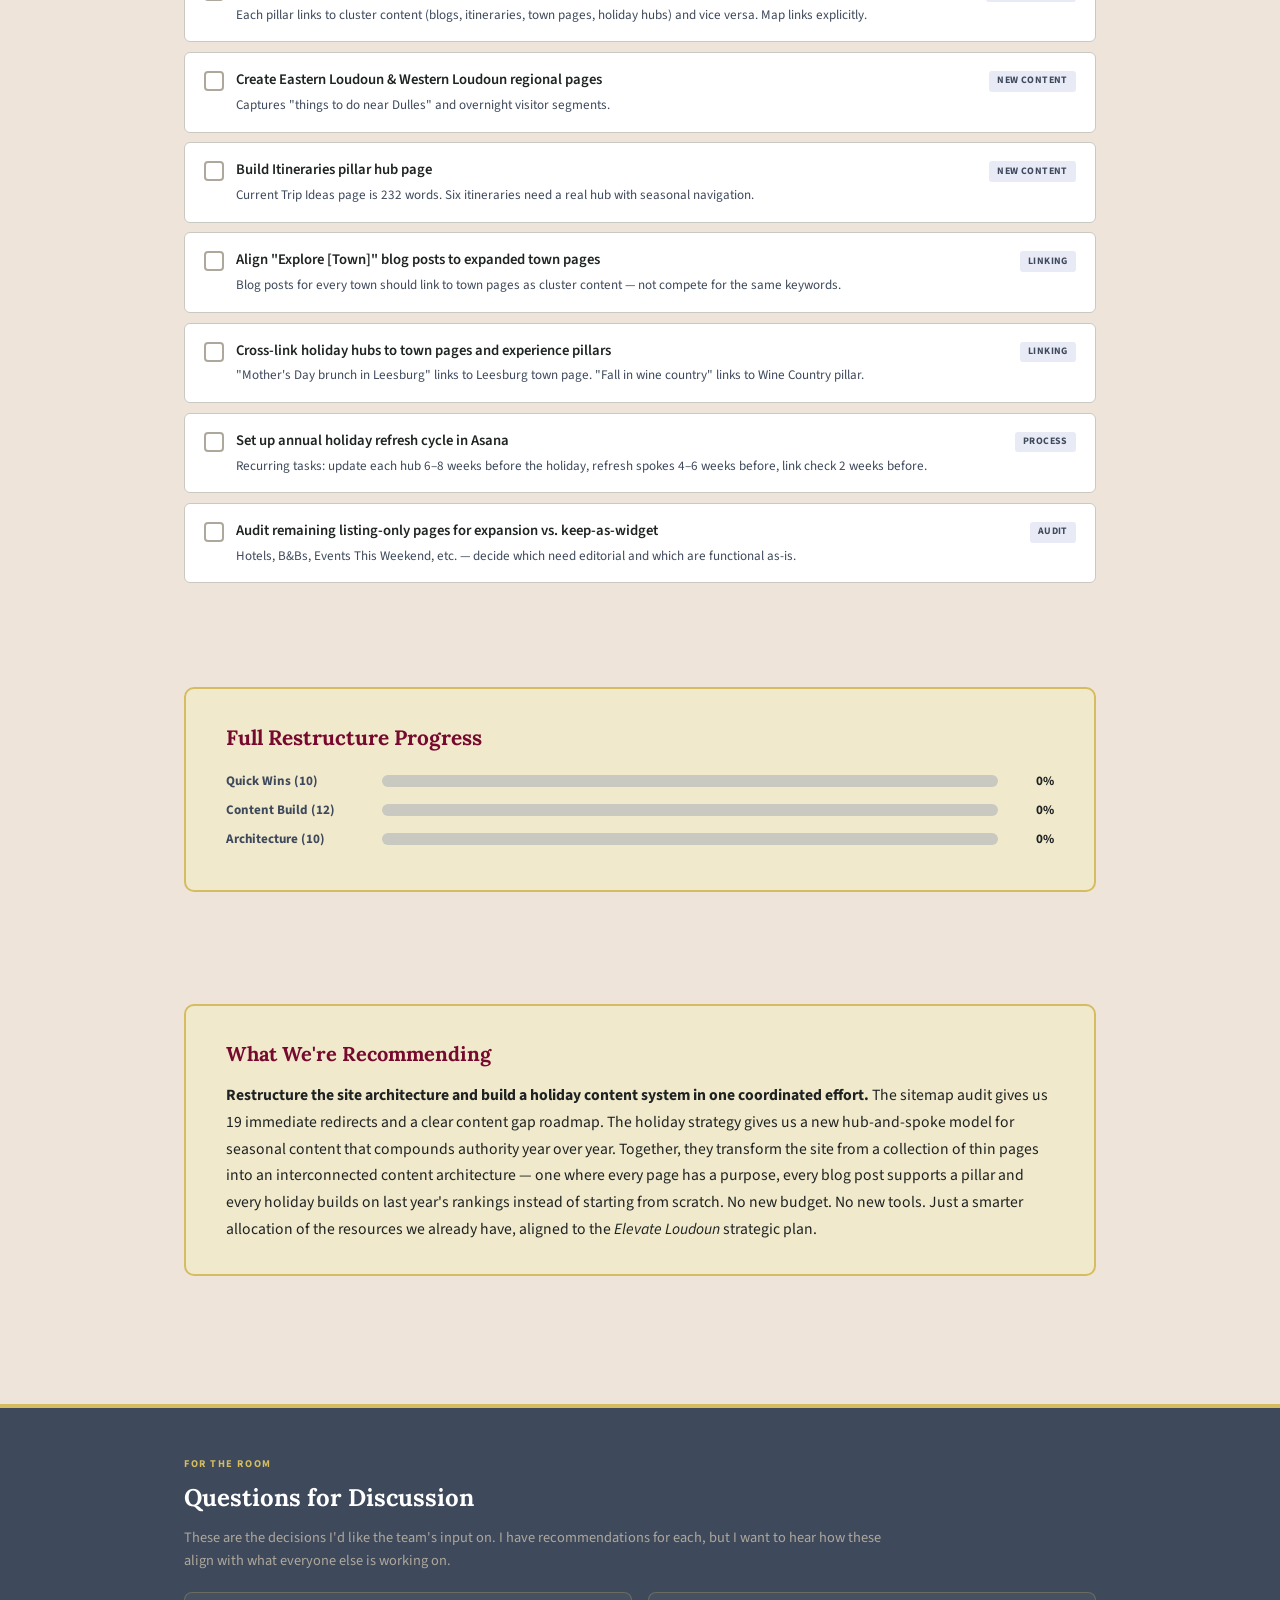
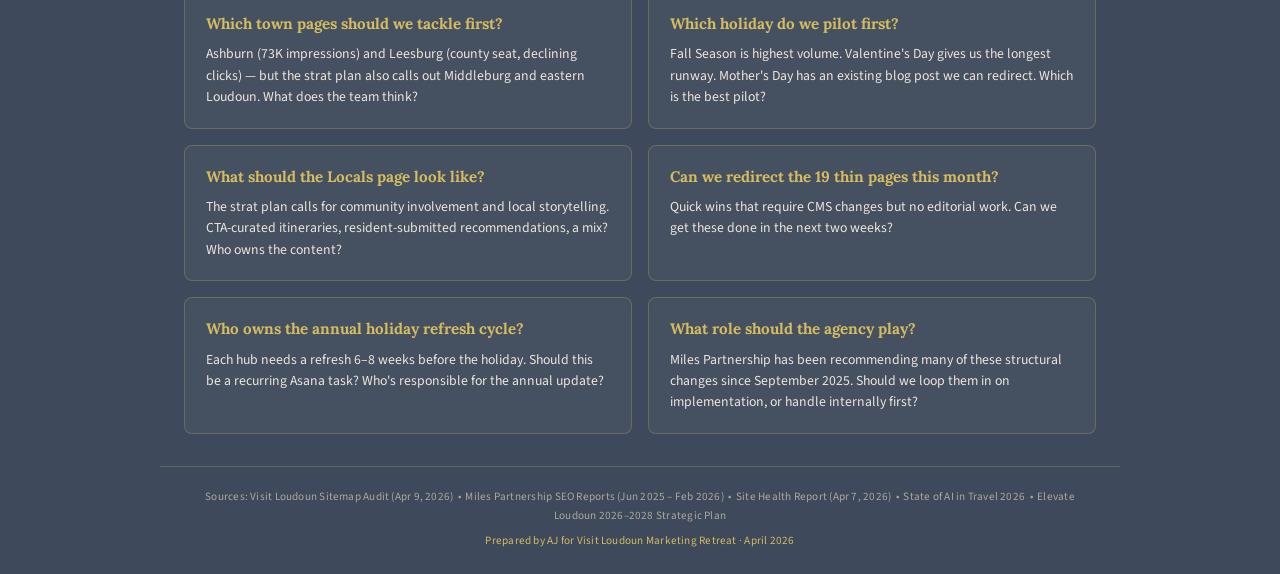
==== commit 89dccc3e: "Update action-plan.html" ====
--- a/action-plan.html
+++ b/action-plan.html
@@ -21,7 +21,7 @@
     <div class="header-meta">Digital Strategy Briefing<br>Prepared by AJ</div>
   </div>
   <nav class="site-nav" aria-label="Primary">
-    <a href="index.html">Retreat Presentation</a>
+    <a href="index.html">Strategy Brief</a>
     <a href="sitemap-audit.html">Sitemap Audit &amp; Restructure</a>
     <a href="holiday-strategy.html">Holiday Content Strategy</a>
     <a href="action-plan.html" class="active">Combined Action Plan</a>
